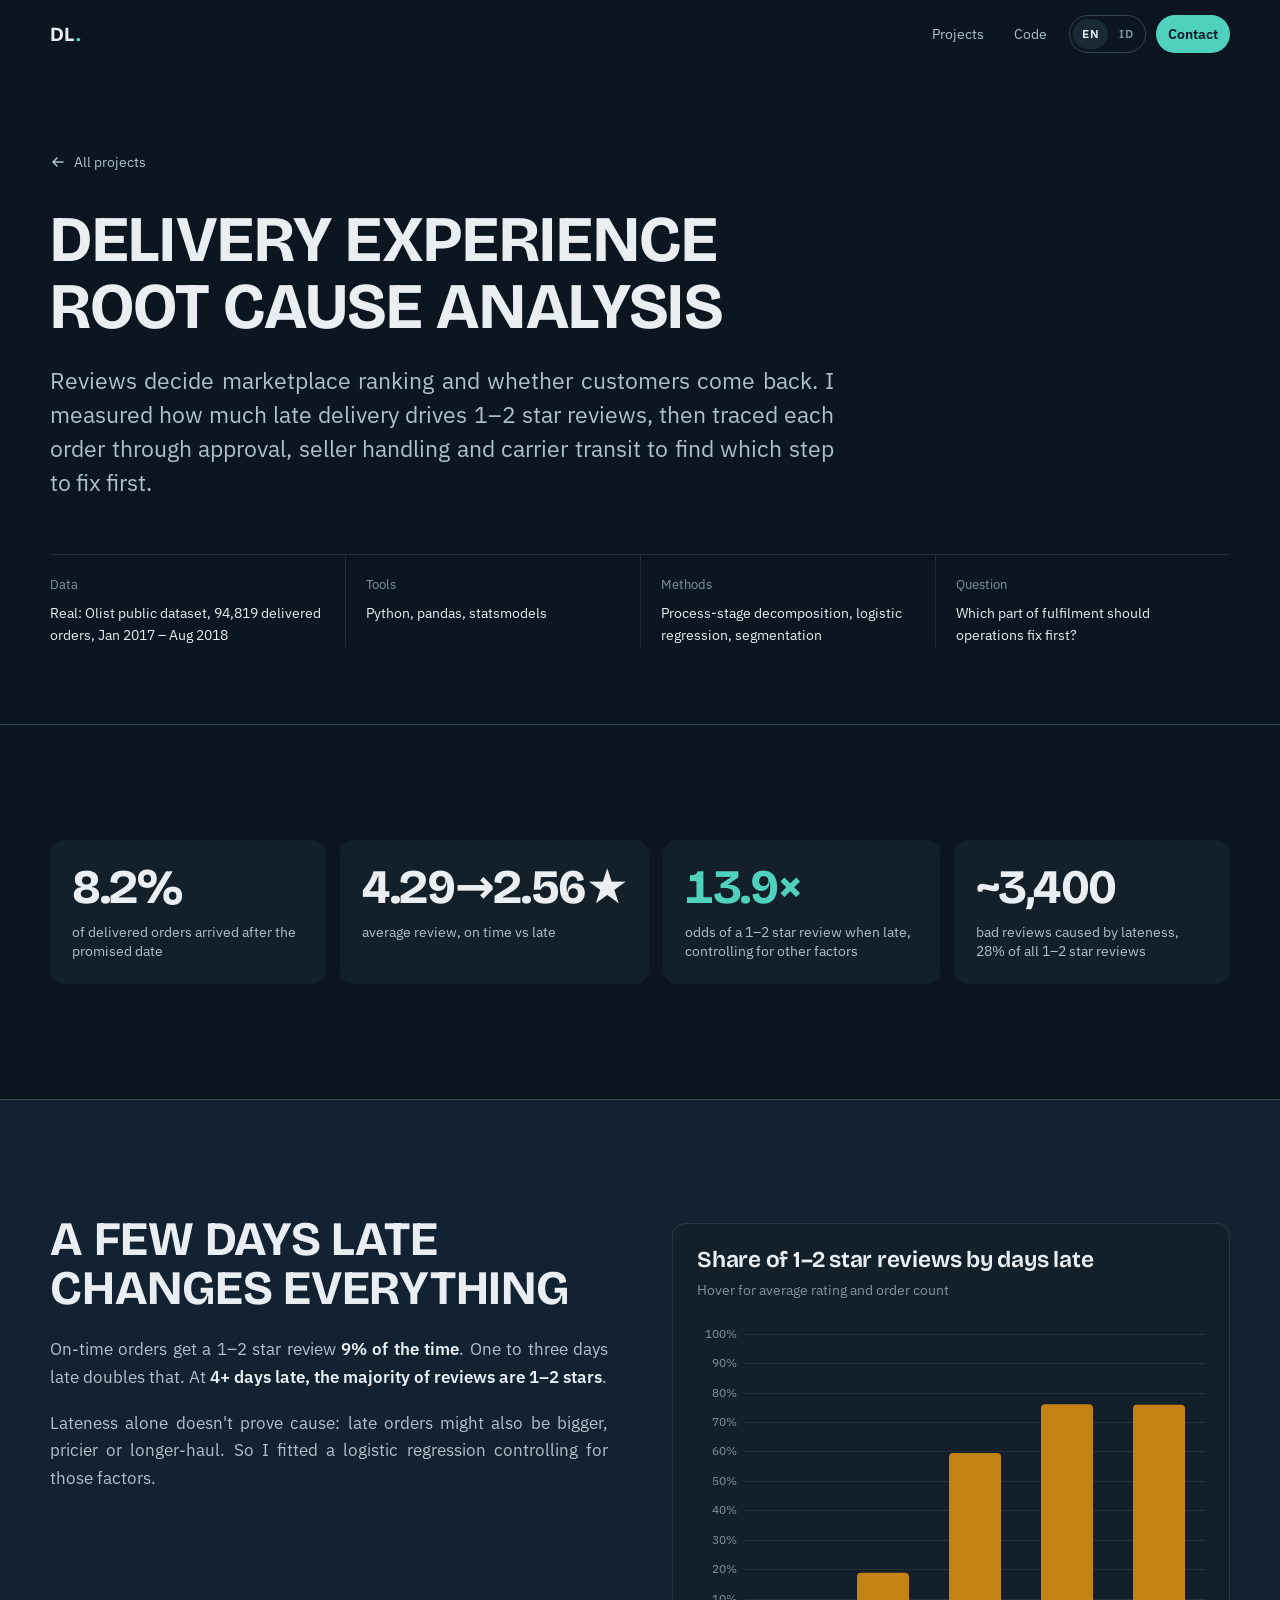
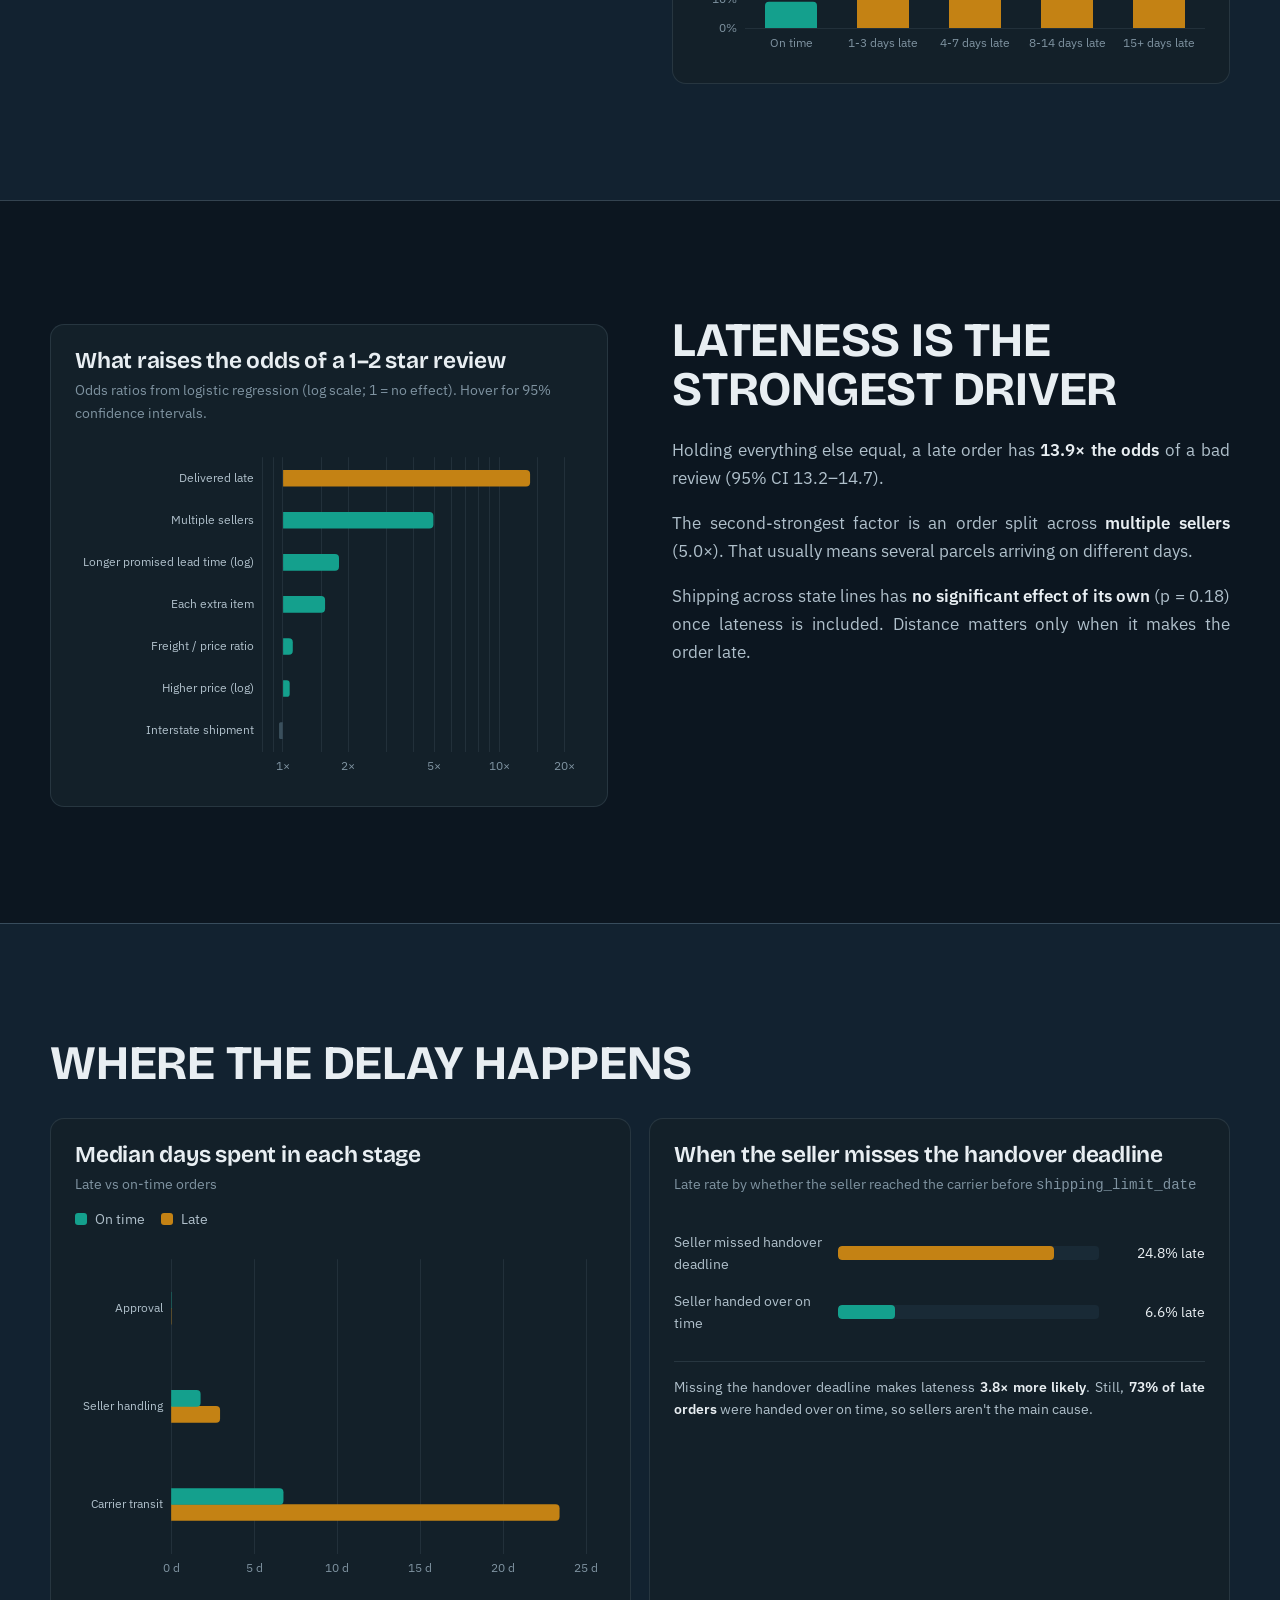
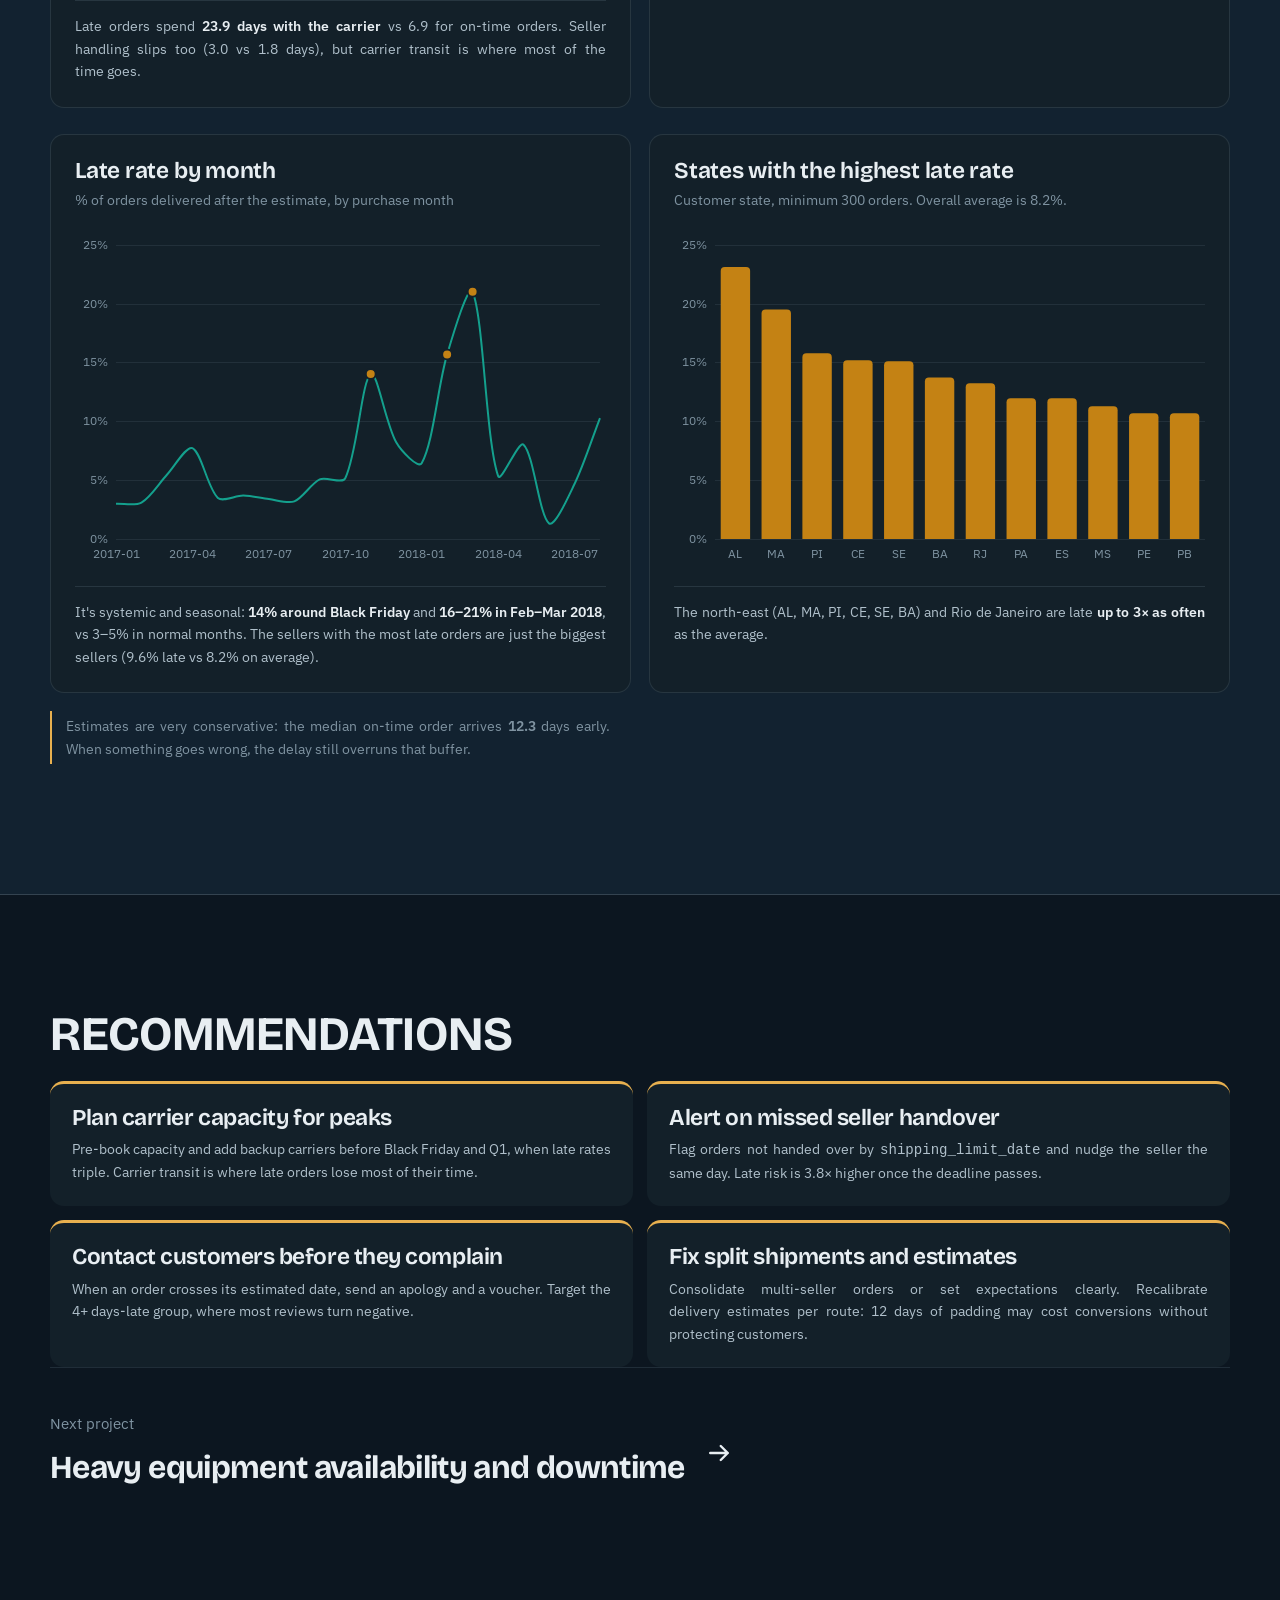
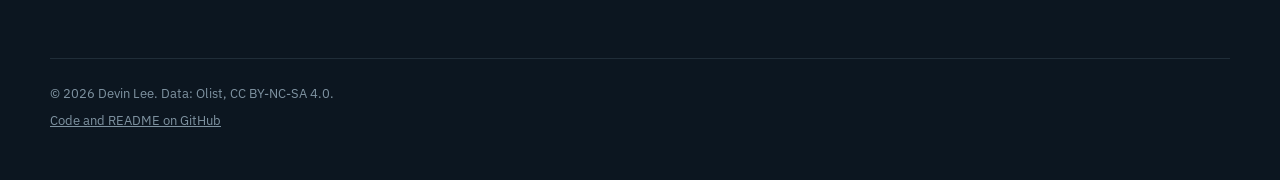
==== projects/delivery-experience-rca/index.html @ f7d73920 "Data analytics portfolio: website and four projects" ====
<!DOCTYPE html>

<html lang="en">
<head>
<meta charset="utf-8"/>
<meta content="width=device-width, initial-scale=1" name="viewport"/>
<title>Delivery Experience RCA | Devin Lee</title>
<meta content="Root cause analysis of 95k real deliveries: how much lateness drives bad reviews, and where in the fulfilment chain it comes from." name="description"/>
<meta content="#0c1620" name="theme-color"/>
<link href="../../assets/favicon.svg" rel="icon" type="image/svg+xml"/>
<link as="font" crossorigin="" href="../../assets/fonts/bricolage-grotesque.woff2" rel="preload" type="font/woff2"/>
<link href="../../assets/css/style.css" rel="stylesheet"/>
</head>
<body class="case">
<header class="nav">
<div class="wrap">
<a aria-label="Home" class="brand" href="../../">DL<span>.</span></a>
<button aria-controls="nav-links" aria-expanded="false" class="menu-btn">Menu</button>
<nav aria-label="Main" class="nav-links" id="nav-links">
<a data-id="Project" href="../../#projects">Projects</a>
<a data-id="Kode" href="https://github.com/devinlee14/devinlee14.github.io/tree/main/projects/delivery-experience-rca" rel="noopener" target="_blank">Code</a>
<button aria-label="Ganti bahasa ke Bahasa Indonesia" class="lang-toggle" type="button"><span class="on">EN</span><span>ID</span></button>
      <a class="cta" data-id="Kontak" href="../../#contact">Contact</a>
</nav>
</div>
</header>
<main>
<div class="case-hero">
<div class="wrap">
<a class="back" data-id='&lt;svg aria-hidden="true" fill="none" viewbox="0 0 16 16"&gt;&lt;path d="M3 8h10M9 4l4 4-4 4" stroke="currentColor" stroke-linecap="round" stroke-linejoin="round" stroke-width="1.6"&gt;&lt;/path&gt;&lt;/svg&gt;Semua project' href="../../#projects"><svg aria-hidden="true" fill="none" viewbox="0 0 16 16"><path d="M3 8h10M9 4l4 4-4 4" stroke="currentColor" stroke-linecap="round" stroke-linejoin="round" stroke-width="1.6"></path></svg>All projects</a>
<h1 class="fade-in" data-id="Root cause analysis pengalaman pengiriman">Delivery experience root cause analysis</h1>
<p class="lede fade-in" data-id="Review menentukan peringkat di marketplace dan apakah pelanggan akan kembali. Saya mengukur seberapa besar keterlambatan pengiriman memicu review bintang 1–2, lalu menelusuri setiap pesanan melalui tahap persetujuan, penanganan seller, dan pengiriman kurir untuk menemukan tahap mana yang perlu diperbaiki lebih dulu.">Reviews decide marketplace ranking and whether customers come back. I measured how much late delivery drives 1–2 star reviews, then traced each order through approval, seller handling and carrier transit to find which step to fix first.</p>
<dl class="facts fade-in">
<div><dt>Data</dt><dd data-id="Asli: dataset publik Olist, 94.819 pesanan terkirim, Jan 2017 – Agu 2018">Real: Olist public dataset, 94,819 delivered orders, Jan 2017 – Aug 2018</dd></div>
<div><dt>Tools</dt><dd>Python, pandas, statsmodels</dd></div>
<div><dt data-id="Metode">Methods</dt><dd data-id="Dekomposisi tahap proses, regresi logistik, segmentasi">Process-stage decomposition, logistic regression, segmentation</dd></div>
<div><dt data-id="Pertanyaan">Question</dt><dd data-id="Bagian fulfilment mana yang perlu diperbaiki operasional lebih dulu?">Which part of fulfilment should operations fix first?</dd></div>
</dl>
</div>
</div>
<section aria-label="Key numbers">
<div class="wrap">
<div class="kpis">
<div class="kpi reveal"><b class="num"><span id="k-late">8.2</span>%</b><span data-id="pesanan tiba setelah tanggal yang dijanjikan">of delivered orders arrived after the promised date</span></div>
<div class="kpi reveal"><b class="num"><span id="k-r1">4.29</span>→<span id="k-r2">2.56</span>★</b><span data-id="rata-rata review, tepat waktu vs terlambat">average review, on time vs late</span></div>
<div class="kpi accent reveal"><b class="num"><span id="k-or">13.9</span>×</b><span data-id="peluang review bintang 1–2 saat terlambat, setelah faktor lain dikontrol">odds of a 1–2 star review when late, controlling for other factors</span></div>
<div class="kpi reveal"><b class="num">~<span id="k-excess">3,400</span></b><span data-id='review buruk akibat keterlambatan, &lt;span id="k-share"&gt;28&lt;/span&gt;% dari semua review bintang 1–2'>bad reviews caused by lateness, <span id="k-share">28</span>% of all 1–2 star reviews</span></div>
</div>
</div>
</section>
<section aria-labelledby="impact">
<div class="wrap">
<div class="split">
<div class="prose reveal from-left">
<h2 data-id="Terlambat beberapa hari mengubah segalanya" id="impact">A few days late changes everything</h2>
<p data-id="Pesanan tepat waktu mendapat review bintang 1–2 hanya &lt;strong&gt;9% dari waktu&lt;/strong&gt;. Terlambat satu sampai tiga hari menggandakannya. Pada &lt;strong&gt;keterlambatan 4+ hari, mayoritas review adalah bintang 1–2&lt;/strong&gt;.">On-time orders get a 1–2 star review <strong>9% of the time</strong>. One to three days late doubles that. At <strong>4+ days late, the majority of reviews are 1–2 stars</strong>.</p>
<p data-id="Keterlambatan saja belum membuktikan sebab-akibat: pesanan yang terlambat bisa jadi lebih besar, lebih mahal, atau lebih jauh. Karena itu saya memakai regresi logistik yang mengontrol faktor-faktor tersebut.">Lateness alone doesn't prove cause: late orders might also be bigger, pricier or longer-haul. So I fitted a logistic regression controlling for those factors.</p>
</div>
<div class="chart-card reveal from-right">
<h3 data-id="Porsi review bintang 1–2 berdasarkan hari keterlambatan">Share of 1–2 star reviews by days late</h3>
<p class="sub" data-id="Arahkan kursor untuk melihat rata-rata rating dan jumlah pesanan">Hover for average rating and order count</p>
<div class="chart-box"><canvas id="c-impact"></canvas></div>
</div>
</div>
</div>
</section>
<section aria-labelledby="model">
<div class="wrap">
<div class="split">
<div class="chart-card reveal from-left">
<h3 data-id="Apa yang menaikkan peluang review bintang 1–2">What raises the odds of a 1–2 star review</h3>
<p class="sub" data-id="Odds ratio dari regresi logistik (skala log; 1 = tidak berpengaruh). Arahkan kursor untuk melihat interval kepercayaan 95%.">Odds ratios from logistic regression (log scale; 1 = no effect). Hover for 95% confidence intervals.</p>
<div class="chart-box"><canvas id="c-odds"></canvas></div>
</div>
<div class="prose reveal from-right">
<h2 data-id="Keterlambatan adalah faktor terkuat" id="model">Lateness is the strongest driver</h2>
<p data-id="Jika faktor lain sama, pesanan terlambat punya &lt;strong&gt;peluang 13,9&amp;times;&lt;/strong&gt; mendapat review buruk (CI 95% 13,2–14,7).">Holding everything else equal, a late order has <strong>13.9× the odds</strong> of a bad review (95% CI 13.2–14.7).</p>
<p data-id="Faktor terkuat kedua adalah pesanan yang terbagi ke &lt;strong&gt;beberapa seller&lt;/strong&gt; (5,0&amp;times;). Biasanya itu berarti beberapa paket datang di hari yang berbeda.">The second-strongest factor is an order split across <strong>multiple sellers</strong> (5.0×). That usually means several parcels arriving on different days.</p>
<p data-id="Pengiriman antarnegara bagian &lt;strong&gt;tidak berpengaruh signifikan dengan sendirinya&lt;/strong&gt; (p = 0,18) setelah keterlambatan diperhitungkan. Jarak baru berpengaruh jika membuat pesanan terlambat.">Shipping across state lines has <strong>no significant effect of its own</strong> (p = 0.18) once lateness is included. Distance matters only when it makes the order late.</p>
</div>
</div>
</div>
</section>
<section aria-labelledby="where">
<div class="wrap">
<h2 class="reveal" data-id="Di mana keterlambatan terjadi" id="where">Where the delay happens</h2>
<div class="grid-2">
<div class="chart-card reveal">
<h3 data-id="Median hari di setiap tahap">Median days spent in each stage</h3>
<p class="sub" data-id="Pesanan terlambat vs tepat waktu">Late vs on-time orders</p>
<div class="legend"><span data-id='&lt;i style="background:var(--c1)"&gt;&lt;/i&gt;Tepat waktu'><i style="background:var(--c1)"></i>On time</span><span data-id='&lt;i style="background:var(--c2)"&gt;&lt;/i&gt;Terlambat'><i style="background:var(--c2)"></i>Late</span></div>
<div class="chart-box"><canvas id="c-stage"></canvas></div>
<p class="takeaway" data-id="Pesanan terlambat menghabiskan &lt;strong&gt;23,9 hari di kurir&lt;/strong&gt;, dibanding 6,9 hari untuk pesanan tepat waktu. Penanganan seller juga molor (3,0 vs 1,8 hari), tapi waktu paling banyak habis di pengiriman kurir.">Late orders spend <strong>23.9 days with the carrier</strong> vs 6.9 for on-time orders. Seller handling slips too (3.0 vs 1.8 days), but carrier transit is where most of the time goes.</p>
</div>
<div class="chart-card reveal">
<h3 data-id="Saat seller melewati tenggat serah terima">When the seller misses the handover deadline</h3>
<p class="sub" data-id="Tingkat keterlambatan berdasarkan apakah seller menyerahkan barang ke kurir sebelum &lt;code&gt;shipping_limit_date&lt;/code&gt;">Late rate by whether the seller reached the carrier before <code>shipping_limit_date</code></p>
<ul class="bars" id="c-handover" style="margin:34px 0 26px"></ul>
<p class="takeaway" data-id="Melewati tenggat serah terima membuat keterlambatan &lt;strong&gt;3,8&amp;times; lebih mungkin&lt;/strong&gt;. Meski begitu, &lt;strong&gt;73% pesanan terlambat&lt;/strong&gt; diserahkan tepat waktu, jadi seller bukan penyebab utamanya.">Missing the handover deadline makes lateness <strong>3.8× more likely</strong>. Still, <strong>73% of late orders</strong> were handed over on time, so sellers aren't the main cause.</p>
</div>
</div>
<div class="grid-2" style="margin-top:18px">
<div class="chart-card reveal">
<h3 data-id="Tingkat keterlambatan per bulan">Late rate by month</h3>
<p class="sub" data-id="% pesanan yang tiba setelah estimasi, berdasarkan bulan pembelian">% of orders delivered after the estimate, by purchase month</p>
<div class="chart-box"><canvas id="c-month"></canvas></div>
<p class="takeaway" data-id="Masalahnya sistemik dan musiman: &lt;strong&gt;14% sekitar Black Friday&lt;/strong&gt; dan &lt;strong&gt;16–21% pada Feb–Mar 2018&lt;/strong&gt;, dibanding 3–5% di bulan biasa. Seller dengan pesanan terlambat terbanyak hanyalah seller terbesar (9,6% terlambat vs rata-rata 8,2%).">It's systemic and seasonal: <strong>14% around Black Friday</strong> and <strong>16–21% in Feb–Mar 2018</strong>, vs 3–5% in normal months. The sellers with the most late orders are just the biggest sellers (9.6% late vs 8.2% on average).</p>
</div>
<div class="chart-card reveal">
<h3 data-id="Negara bagian dengan tingkat keterlambatan tertinggi">States with the highest late rate</h3>
<p class="sub" data-id="Negara bagian pelanggan, minimal 300 pesanan. Rata-rata keseluruhan 8,2%.">Customer state, minimum 300 orders. Overall average is 8.2%.</p>
<div class="chart-box"><canvas id="c-state"></canvas></div>
<p class="takeaway" data-id="Wilayah timur laut (AL, MA, PI, CE, SE, BA) dan Rio de Janeiro terlambat &lt;strong&gt;hingga 3&amp;times; lebih sering&lt;/strong&gt; dari rata-rata.">The north-east (AL, MA, PI, CE, SE, BA) and Rio de Janeiro are late <strong>up to 3× as often</strong> as the average.</p>
</div>
</div>
<p class="note reveal" data-id='Estimasinya sangat longgar: median pesanan tepat waktu tiba &lt;strong id="k-early"&gt;12.3&lt;/strong&gt; hari lebih awal. Saat ada masalah, keterlambatannya tetap melampaui cadangan waktu itu.'>Estimates are very conservative: the median on-time order arrives <strong id="k-early">12.3</strong> days early. When something goes wrong, the delay still overruns that buffer.</p>
</div>
</section>
<section aria-labelledby="recs">
<div class="wrap">
<h2 class="reveal" data-id="Rekomendasi" id="recs">Recommendations</h2>
<ul class="recs">
<li class="reveal"><h3 data-id="Rencanakan kapasitas kurir untuk masa puncak">Plan carrier capacity for peaks</h3><p data-id="Pesan kapasitas lebih awal dan siapkan kurir cadangan sebelum Black Friday dan Q1, saat tingkat keterlambatan naik tiga kali lipat. Waktu pesanan terlambat paling banyak hilang di pengiriman kurir.">Pre-book capacity and add backup carriers before Black Friday and Q1, when late rates triple. Carrier transit is where late orders lose most of their time.</p></li>
<li class="reveal"><h3 data-id="Peringatan saat seller melewati serah terima">Alert on missed seller handover</h3><p data-id="Tandai pesanan yang belum diserahkan sebelum &lt;code&gt;shipping_limit_date&lt;/code&gt; dan ingatkan seller di hari yang sama. Risiko terlambat 3,8&amp;times; lebih tinggi setelah tenggat lewat.">Flag orders not handed over by <code>shipping_limit_date</code> and nudge the seller the same day. Late risk is 3.8× higher once the deadline passes.</p></li>
<li class="reveal"><h3 data-id="Hubungi pelanggan sebelum mereka komplain">Contact customers before they complain</h3><p data-id="Saat pesanan melewati tanggal estimasi, kirim permintaan maaf dan voucher. Sasar kelompok yang terlambat 4+ hari, tempat sebagian besar review berubah negatif.">When an order crosses its estimated date, send an apology and a voucher. Target the 4+ days-late group, where most reviews turn negative.</p></li>
<li class="reveal"><h3 data-id="Perbaiki pengiriman terpisah dan estimasi">Fix split shipments and estimates</h3><p data-id="Gabungkan pesanan dari beberapa seller atau sampaikan ekspektasi dengan jelas. Kalibrasi ulang estimasi pengiriman per rute: cadangan 12 hari bisa mengurangi konversi tanpa benar-benar melindungi pelanggan.">Consolidate multi-seller orders or set expectations clearly. Recalibrate delivery estimates per route: 12 days of padding may cost conversions without protecting customers.</p></li>
</ul>
<a class="next-case reveal" href="../equipment-utilization-rca/">
<div><small data-id="Project berikutnya">Next project</small><strong data-id="Ketersediaan dan downtime alat berat">Heavy equipment availability and downtime</strong></div>
<svg aria-hidden="true" fill="none" viewbox="0 0 16 16"><path d="M3 8h10M9 4l4 4-4 4" stroke="currentColor" stroke-linecap="round" stroke-linejoin="round" stroke-width="1.4"></path></svg>
</a>
</div>
</section>
</main>
<footer><div class="wrap"><span data-id="&amp;copy; 2026 Devin Lee. Data: Olist, CC BY-NC-SA 4.0.">© 2026 Devin Lee. Data: Olist, CC BY-NC-SA 4.0.</span><a data-id="Kode dan README di GitHub" href="https://github.com/devinlee14/devinlee14.github.io/tree/main/projects/delivery-experience-rca" rel="noopener" target="_blank">Code and README on GitHub</a></div></footer>
<script src="../../assets/vendor/lenis.min.js"></script>
<script src="../../assets/vendor/chart.umd.min.js"></script>
<script src="../../assets/js/main.js"></script>
<script>
(async () => {
  const { c, fmt, load, whenVisible } = Viz;
  const d = await load("../../assets/data/delivery.json");
  const k = d.kpi;
  const set = (id, v) => (document.getElementById(id).textContent = v);
  set("k-late", k.late_rate); set("k-r1", k.avg_review_ontime.toFixed(2)); set("k-r2", k.avg_review_late.toFixed(2));
  set("k-or", k.late_odds_ratio.toFixed(1)); set("k-excess", fmt(Math.round(k.excess_bad_reviews / 100) * 100));
  set("k-share", Math.round(k.share_bad_from_late)); set("k-early", k.median_early_days);

  whenVisible(document.getElementById("c-impact"), () => new Chart("c-impact", {
    type: "bar",
    data: { labels: d.impact.map(r => r.late_bucket), datasets: [{ data: d.impact.map(r => r.bad_review_pct),
      backgroundColor: d.impact.map((_, i) => (i === 0 ? c.teal : c.amber)), maxBarThickness: 52 }] },
    options: { scales: { x: { grid: { display: false } }, y: { max: 100, ticks: { callback: v => v + "%" } } },
      plugins: { tooltip: { callbacks: { label: i => ` ${i.raw}% are 1–2 stars`,
        afterLabel: i => [` average ${d.impact[i.dataIndex].avg_review}★`, ` ${fmt(d.impact[i.dataIndex].orders)} orders`] } } } },
  }));

  const names = { late: "Delivered late", multi_seller: "Multiple sellers", log_promised: "Longer promised lead time (log)", n_items: "Each extra item", freight_ratio: "Freight / price ratio", log_price: "Higher price (log)", interstate: "Interstate shipment" };
  const od = d.odds;
  whenVisible(document.getElementById("c-odds"), () => new Chart("c-odds", {
    type: "bar",
    data: { labels: od.map(o => names[o.factor] || o.factor), datasets: [{ data: od.map(o => o.odds_ratio), base: 1,
      backgroundColor: od.map(o => (o.p_value > 0.05 ? "#3a4f5c" : o.factor === "late" ? c.amber : c.teal)), barThickness: 16 }] },
    options: { indexAxis: "y", scales: { x: { type: "logarithmic", min: 0.8, max: 20, ticks: { autoSkip: false, maxRotation: 0, callback: v => [1, 2, 5, 10, 20].includes(v) ? v + "×" : "" } }, y: { grid: { display: false }, ticks: { color: "#b0c0cb" } } },
      plugins: { tooltip: { callbacks: { label: i => ` odds ratio ${od[i.dataIndex].odds_ratio.toFixed(2)}×`,
        afterLabel: i => [` 95% CI ${od[i.dataIndex].ci_low.toFixed(2)}–${od[i.dataIndex].ci_high.toFixed(2)}`, od[i.dataIndex].p_value > 0.05 ? " not significant" : ` p ${od[i.dataIndex].p_value < 0.001 ? "< 0.001" : "= " + od[i.dataIndex].p_value}`] } } } },
  }));

  whenVisible(document.getElementById("c-stage"), () => new Chart("c-stage", {
    type: "bar",
    data: { labels: d.stage.labels, datasets: [
      { label: "On time", data: d.stage.on_time, backgroundColor: c.teal, barThickness: 16 },
      { label: "Late", data: d.stage.late, backgroundColor: c.amber, barThickness: 16 }] },
    options: { indexAxis: "y", interaction: { mode: "index", intersect: false },
      scales: { x: { ticks: { callback: v => v + " d" } }, y: { grid: { display: false }, ticks: { color: "#b0c0cb" } } },
      plugins: { tooltip: { callbacks: { label: i => ` ${i.dataset.label}: ${i.raw} days (median)` } } } },
  }));

  const ho = document.getElementById("c-handover");
  const rows = [["Seller missed handover deadline", k.late_if_missed_handover, c.amber], ["Seller handed over on time", k.late_if_handover_ok, c.teal]];
  ho.innerHTML = rows.map(([l, v, col]) => `<li><span>${l}</span><span class="track"><span class="fill" data-w="${v / 30 * 100}" style="background:${col}"></span></span><span class="val">${v}% late</span></li>`).join("");
  whenVisible(ho, () => ho.querySelectorAll(".fill").forEach(f => (f.style.width = f.dataset.w + "%")));

  const mo = d.monthly;
  whenVisible(document.getElementById("c-month"), () => new Chart("c-month", {
    type: "line",
    data: { labels: mo.month, datasets: [{ data: mo.late_rate, borderColor: c.teal, tension: 0.3,
      pointRadius: mo.late_rate.map(v => (v >= 14 ? 5 : 0)), pointBackgroundColor: c.amber, pointBorderColor: "#132029", pointBorderWidth: 2 }] },
    options: { interaction: { mode: "index", intersect: false }, scales: { x: { grid: { display: false }, ticks: { maxTicksLimit: 8 } }, y: { beginAtZero: true, ticks: { callback: v => v + "%" } } },
      plugins: { tooltip: { callbacks: { label: i => ` ${i.raw}% late`, afterLabel: i => ` ${fmt(mo.orders[i.dataIndex])} orders` } } } },
  }));

  const s = d.state;
  whenVisible(document.getElementById("c-state"), () => new Chart("c-state", {
    type: "bar",
    data: { labels: s.customer_state, datasets: [{ data: s.late_rate, backgroundColor: c.amber, maxBarThickness: 30 }] },
    options: { scales: { x: { grid: { display: false } }, y: { beginAtZero: true, ticks: { callback: v => v + "%" } } },
      plugins: { tooltip: { callbacks: { label: i => ` ${i.raw}% late`, afterLabel: i => [` ${fmt(s.orders[i.dataIndex])} orders`, ` avg ${s.avg_delivery_days[i.dataIndex].toFixed(1)} days to deliver`] } } } },
  }));
})();
</script>
</body>
</html>
---- assets/css/style.css ----
/* ==========================================================================
   Devin Yaung Lee — portfolio
   Palette: deep harbour blue-slate with a teal "validated" accent and an amber
   "flagged" accent, the two states every data check ends in.
   ========================================================================== */
/* Self-hosted fonts (SIL Open Font License) */
@font-face { font-family: "Bricolage Grotesque"; src: url("../fonts/bricolage-grotesque.woff2") format("woff2"); font-weight: 200 800; font-display: swap; }
@font-face { font-family: "IBM Plex Sans"; src: url("../fonts/ibm-plex-sans-400.woff2") format("woff2"); font-weight: 400; font-display: swap; }
@font-face { font-family: "IBM Plex Sans"; src: url("../fonts/ibm-plex-sans-500.woff2") format("woff2"); font-weight: 500; font-display: swap; }
@font-face { font-family: "IBM Plex Sans"; src: url("../fonts/ibm-plex-sans-600.woff2") format("woff2"); font-weight: 600; font-display: swap; }

:root {
  color-scheme: dark;
  --bg: #0c1620;
  --bg-2: #122230;
  --surface: #132029;
  --surface-2: #192a36;
  --line: rgba(168, 196, 214, 0.13);
  --line-strong: rgba(168, 196, 214, 0.26);
  --text: #e8eef2;
  --text-2: #b0c0cb;
  --muted: #7f93a1;
  --teal: #4fd1bc;          /* UI accent (text-safe) */
  --amber: #e8b04f;         /* flagged / attention */
  /* chart palette — validated for the dark surface (CVD-safe) */
  --c1: #14a08d;
  --c2: #c48214;
  --c3: #5e80da;
  --c4: #d05e82;

  --font-display: "Bricolage Grotesque", "IBM Plex Sans", system-ui, sans-serif;
  --font-body: "IBM Plex Sans", system-ui, -apple-system, "Segoe UI", sans-serif;

  --step--1: clamp(0.83rem, 0.8rem + 0.1vw, 0.9rem);
  --step-0: clamp(1rem, 0.96rem + 0.2vw, 1.09rem);
  --step-1: clamp(1.2rem, 1.1rem + 0.45vw, 1.42rem);
  --step-2: clamp(1.5rem, 1.3rem + 0.9vw, 2rem);
  --step-3: clamp(2rem, 1.6rem + 1.8vw, 3rem);
  --step-4: clamp(2.6rem, 1.9rem + 3.4vw, 4.9rem);

  --gutter: clamp(16px, 4vw, 48px);
  --max: 1180px;
  --ease: cubic-bezier(0.22, 1, 0.36, 1);
  --radius-s: 6px;
  --radius-m: 14px;
}

*, *::before, *::after { box-sizing: border-box; }
html { -webkit-text-size-adjust: 100%; }
html.lenis, html.lenis body { height: auto; }
.lenis.lenis-smooth { scroll-behavior: auto !important; }
body {
  margin: 0;
  background: var(--bg);
  color: var(--text);
  font-family: var(--font-body);
  font-size: var(--step-0);
  line-height: 1.6;
  -webkit-font-smoothing: antialiased;
  text-rendering: optimizeLegibility;
  overflow-x: hidden;
}
img, svg, canvas { display: block; max-width: 100%; }
a { color: inherit; }
p { margin: 0 0 1em; max-width: 68ch; }
h1, h2, h3, h4 { font-family: var(--font-display); font-weight: 700; line-height: 1.08; margin: 0; letter-spacing: -0.02em; text-wrap: balance; }
h1, h2 { text-transform: uppercase; letter-spacing: -0.005em; line-height: 1.02; }
::selection { background: rgba(79, 209, 188, 0.3); }
:focus-visible { outline: 2px solid var(--teal); outline-offset: 3px; border-radius: 4px; }
.skip { position: absolute; left: -9999px; }
.skip:focus { left: 16px; top: 16px; z-index: 100; background: var(--surface); padding: 8px 14px; }

.wrap { width: min(100% - 2 * var(--gutter), var(--max)); margin-inline: auto; }
.num { font-variant-numeric: tabular-nums; }

/* ----------------------------------------------------------------- nav */
.nav {
  position: fixed; inset: 0 0 auto 0; z-index: 50;
  transition: background 0.4s var(--ease), border-color 0.4s var(--ease), transform 0.5s var(--ease);
  border-bottom: 1px solid transparent;
}
.nav.scrolled { background: rgba(12, 22, 32, 0.78); backdrop-filter: blur(14px); -webkit-backdrop-filter: blur(14px); border-color: var(--line); }
.nav.hide { transform: translateY(-100%); }
.nav .wrap { display: flex; align-items: center; justify-content: space-between; height: 68px; }
.brand { font-family: var(--font-display); font-weight: 700; font-size: 1.08rem; text-decoration: none; letter-spacing: -0.01em; }
.brand span { color: var(--teal); }
.nav-links { display: flex; gap: 6px; align-items: center; }
.nav-links a {
  text-decoration: none; color: var(--text-2); font-size: var(--step--1);
  padding: 8px 12px; border-radius: 999px; transition: color 0.25s, background 0.25s;
}
.nav-links a:hover { color: var(--text); background: var(--surface); }
.nav-links .cta { color: var(--bg); background: var(--teal); font-weight: 600; }
.nav-links .cta:hover { background: #7fe3d2; color: var(--bg); }
.menu-btn { display: none; background: none; border: 1px solid var(--line-strong); color: var(--text); border-radius: 999px; padding: 7px 14px; font: inherit; font-size: var(--step--1); }

/* ----------------------------------------------------------------- hero */
.hero { position: relative; min-height: 100svh; display: grid; align-items: center; padding: 110px 0 60px; overflow: hidden; }
#data-canvas { position: absolute; inset: 0; width: 100%; height: 100%; }
.hero::after { /* soft vignette so text stays readable over the canvas */
  content: ""; position: absolute; inset: 0; pointer-events: none;
  background: linear-gradient(90deg, var(--bg) 0%, rgba(12, 22, 32, 0.88) 38%, rgba(12, 22, 32, 0.15) 75%, rgba(12, 22, 32, 0.4) 100%);
}
.hero .wrap { position: relative; z-index: 2; }
.status {
  display: inline-flex; align-items: center; gap: 10px; font-size: var(--step--1); color: var(--text-2);
  border: 1px solid var(--line-strong); border-radius: 999px; padding: 6px 14px 6px 10px; margin-bottom: 28px;
  background: rgba(19, 32, 41, 0.6);
}
.status i { width: 8px; height: 8px; border-radius: 50%; background: var(--teal); box-shadow: 0 0 0 0 rgba(79, 209, 188, 0.6); animation: pulse 2.4s infinite; }
@keyframes pulse { 70% { box-shadow: 0 0 0 9px rgba(79, 209, 188, 0); } 100% { box-shadow: 0 0 0 0 rgba(79, 209, 188, 0); } }
.hero h1 { font-size: var(--step-4); font-weight: 750; letter-spacing: -0.024em; }
.hero h1 .line { display: block; overflow: hidden; }
.hero h1 .line > span { display: block; transform: translateY(105%); transition: transform 1.1s var(--ease); }
.loaded .hero h1 .line > span { transform: none; }
.hero h1 .line:nth-child(2) > span { transition-delay: 0.12s; }
.hero h1 .line:nth-child(3) > span { transition-delay: 0.24s; }
.hero h1 .line:nth-child(4) > span { transition-delay: 0.36s; }
.hero .lede { margin-top: 26px; font-size: var(--step-1); color: var(--text-2); max-width: 44ch; line-height: 1.5; }
.hero-actions { display: flex; flex-wrap: wrap; gap: 12px; margin-top: 34px; }
.fade-in { opacity: 0; transform: translateY(14px); transition: opacity 0.9s var(--ease), transform 0.9s var(--ease); transition-delay: 0.45s; }
.loaded .fade-in { opacity: 1; transform: none; }
.hero-legend { position: absolute; right: var(--gutter); bottom: 34px; z-index: 2; display: flex; gap: 18px; font-size: 0.8rem; color: var(--muted); }
.hero-legend span { display: inline-flex; align-items: center; gap: 7px; }
.hero-legend i { width: 9px; height: 9px; border-radius: 50%; display: inline-block; }

.btn {
  display: inline-flex; align-items: center; gap: 10px; text-decoration: none; font-weight: 600; font-size: var(--step--1);
  padding: 13px 22px; border-radius: 999px; border: 1px solid var(--line-strong); color: var(--text);
  transition: transform 0.35s var(--ease), background 0.3s, border-color 0.3s, color 0.3s;
}
.btn:hover { transform: translateY(-2px); border-color: var(--teal); }
.btn.primary { background: var(--teal); color: var(--bg); border-color: var(--teal); }
.btn.primary:hover { background: #7fe3d2; }
.btn svg { width: 16px; height: 16px; transition: transform 0.35s var(--ease); }
.btn:hover svg { transform: translateX(3px); }

/* ------------------------------------------------------------- sections */
section { padding: clamp(64px, 8vw, 112px) 0; position: relative; }
.section-head { display: grid; gap: 14px; margin-bottom: clamp(40px, 6vw, 72px); max-width: 720px; }
.section-head h2 { font-size: var(--step-3); }
.section-head p { color: var(--text-2); font-size: var(--step-1); line-height: 1.5; margin: 0; }

/* reveal on scroll — slides in from the side the content sits on */
.reveal { opacity: 0; transform: translate3d(0, 28px, 0); transition: opacity 1s var(--ease), transform 1s var(--ease); }
.reveal.from-left { transform: translate3d(-48px, 0, 0); }
.reveal.from-right { transform: translate3d(48px, 0, 0); }
.reveal.in { opacity: 1; transform: none; }

/* --------------------------------------------------------------- impact */
.impact { padding-top: 40px; padding-bottom: 0; }
.impact-grid { display: grid; grid-template-columns: repeat(4, 1fr); border-top: 1px solid var(--line); }
.impact-item { padding: 30px 24px 8px 0; }
.impact-item + .impact-item { padding-left: 24px; border-left: 1px solid var(--line); }
.impact-item b { display: block; font-family: var(--font-display); font-size: var(--step-3); font-weight: 650; letter-spacing: -0.03em; line-height: 1; margin-bottom: 14px; color: var(--text); }
.impact-item p { color: var(--text-2); font-size: var(--step--1); margin: 0; }

/* ------------------------------------------------------------- projects */
.project {
  display: grid; grid-template-columns: 1.05fr 1fr; gap: clamp(28px, 5vw, 72px); align-items: center;
  padding: clamp(36px, 5vw, 64px) 0; border-top: 1px solid var(--line);
}
.project-meta { display: flex; flex-wrap: wrap; gap: 8px; margin-bottom: 18px; }
.chip { font-size: 0.78rem; color: var(--text-2); border: 1px solid var(--line-strong); padding: 4px 10px; border-radius: 999px; white-space: nowrap; }
.chip.real { color: var(--teal); border-color: rgba(79, 209, 188, 0.45); }
.chip.sim { color: var(--amber); border-color: rgba(232, 176, 79, 0.45); }
.project h3 { font-size: var(--step-2); margin-bottom: 14px; }
.project h3 a { text-decoration: none; background: linear-gradient(currentColor, currentColor) 0 100% / 0 2px no-repeat; transition: background-size 0.5s var(--ease); }
.project h3 a:hover { background-size: 100% 2px; }
.project .summary { color: var(--text-2); }
.result { display: flex; gap: 14px; align-items: baseline; margin: 22px 0 26px; padding: 16px 18px; border-radius: var(--radius-s); background: var(--surface); border-left: 3px solid var(--teal); }
.result b { font-family: var(--font-display); font-size: var(--step-2); letter-spacing: -0.03em; white-space: nowrap; color: var(--teal); }
.result span { color: var(--text-2); font-size: var(--step--1); line-height: 1.45; }
.project-links { display: flex; flex-wrap: wrap; gap: 10px; }
.project-visual {
  position: relative; border-radius: var(--radius-m); background: var(--surface); border: 1px solid var(--line);
  padding: 22px 22px 16px; min-height: 300px; display: flex; flex-direction: column;
  transition: border-color 0.4s, transform 0.6s var(--ease);
}
.project-visual:hover { border-color: var(--line-strong); }
.project-visual .viz-title { font-size: var(--step--1); color: var(--text-2); margin-bottom: 10px; display: flex; flex-wrap: wrap; gap: 4px 10px; }
.project-visual .viz-title span:last-child { color: var(--muted); }
.project-visual .chart-box { position: relative; flex: 1; min-height: 240px; }

/* ----------------------------------------------------------- experience */
.timeline { list-style: none; margin: 0; padding: 0; position: relative; }
.timeline::before { content: ""; position: absolute; left: 7px; top: 8px; bottom: 8px; width: 1px; background: var(--line-strong); }
.timeline li { position: relative; padding: 0 0 46px 44px; display: grid; grid-template-columns: 220px 1fr; gap: 8px 40px; }
.timeline li::before { content: ""; position: absolute; left: 0; top: 7px; width: 15px; height: 15px; border-radius: 50%; background: var(--bg); border: 2px solid var(--muted); }
.timeline li:first-child::before { border-color: var(--teal); background: var(--teal); }
.timeline .when { color: var(--muted); font-size: var(--step--1); padding-top: 3px; }
.timeline h3 { font-size: var(--step-1); font-weight: 650; letter-spacing: -0.01em; }
.timeline .org { color: var(--text-2); margin: 4px 0 12px; }
.timeline ul { margin: 0; padding-left: 18px; color: var(--text-2); font-size: var(--step--1); }
.timeline ul li { display: list-item; padding: 0 0 6px; }
.timeline ul li::before { display: none; }

/* --------------------------------------------------------------- skills */
.skills { display: grid; grid-template-columns: repeat(3, 1fr); gap: 0; border-top: 1px solid var(--line); }
.skill-group { padding: 28px 28px 28px 0; border-bottom: 1px solid var(--line); }
.skill-group:not(:nth-child(3n + 1)) { padding-left: 28px; border-left: 1px solid var(--line); }
.skill-group h3 { font-size: var(--step-1); font-weight: 650; margin-bottom: 14px; }
.skill-group ul { list-style: none; padding: 0; margin: 0; display: flex; flex-wrap: wrap; gap: 8px; }
.skill-group li { font-size: var(--step--1); color: var(--text-2); background: var(--surface); border-radius: var(--radius-s); padding: 5px 11px; }

/* -------------------------------------------------------------- contact */
.contact { padding-bottom: 60px; }
.contact-inner { border-top: 1px solid var(--line); padding-top: clamp(60px, 8vw, 110px); }
.contact h2 { font-size: var(--step-4); max-width: 14ch; letter-spacing: -0.024em; }
.contact p { color: var(--text-2); font-size: var(--step-1); margin: 22px 0 34px; }
.mail {
  font-family: var(--font-display); font-size: var(--step-2); text-decoration: none; color: var(--teal);
  background: linear-gradient(var(--teal), var(--teal)) 0 100% / 100% 2px no-repeat; padding-bottom: 4px;
  transition: background-size 0.5s var(--ease); word-break: break-all;
}
.mail:hover { background-size: 0 2px; background-position: 100% 100%; }
.socials { display: flex; flex-wrap: wrap; gap: 10px; margin-top: 40px; }
footer { color: var(--muted); font-size: 0.82rem; padding: 40px 0 50px; }
footer .wrap { display: flex; flex-direction: column; align-items: flex-start; gap: 6px; border-top: 1px solid var(--line); padding-top: 24px; }

/* ===================================================== case study pages */
.case-hero { padding: 150px 0 60px; }
.back { display: inline-flex; gap: 8px; align-items: center; color: var(--text-2); text-decoration: none; font-size: var(--step--1); margin-bottom: 34px; }
.back:hover { color: var(--teal); }
.back svg { width: 16px; transform: rotate(180deg); }
.case-hero h1 { font-size: clamp(2.3rem, 1.5rem + 3.2vw, 4.3rem); max-width: 20ch; }
.case-hero .lede { color: var(--text-2); font-size: var(--step-1); max-width: 56ch; margin-top: 24px; line-height: 1.5; }
.facts { display: grid; grid-template-columns: repeat(4, 1fr); margin-top: 54px; border-top: 1px solid var(--line); }
.facts div { padding: 20px 20px 0 0; }
.facts div + div { padding-left: 20px; border-left: 1px solid var(--line); }
.facts dt { color: var(--muted); font-size: 0.8rem; margin-bottom: 6px; }
.facts dd { margin: 0; font-size: var(--step--1); color: var(--text); }

.kpis { display: grid; grid-template-columns: repeat(4, 1fr); gap: 14px; }
.kpi { background: var(--surface); border-radius: var(--radius-m); padding: 22px; }
.kpi b { display: block; font-family: var(--font-display); font-size: var(--step-3); letter-spacing: -0.03em; line-height: 1.05; margin-bottom: 10px; }
.kpi > span { color: var(--text-2); font-size: var(--step--1); line-height: 1.4; display: block; }
.kpi.accent b { color: var(--teal); }

.case section { padding: clamp(56px, 7vw, 96px) 0; }
.case h2 { font-size: var(--step-3); margin-bottom: 22px; max-width: 22ch; }
.case .prose p, .case .prose li { color: var(--text-2); }
.case .prose strong { color: var(--text); font-weight: 600; }
.split { display: grid; grid-template-columns: 1fr 1fr; gap: clamp(28px, 5vw, 64px); align-items: start; }

.steps { list-style: none; padding: 0; margin: 0; counter-reset: s; display: grid; gap: 0; }
.steps li { counter-increment: s; display: grid; grid-template-columns: 56px 1fr; gap: 18px; padding: 22px 0; border-top: 1px solid var(--line); }
.steps li::before { content: counter(s); font-family: var(--font-display); font-size: var(--step-2); color: var(--teal); line-height: 1; font-weight: 600; }
.steps h3 { font-size: var(--step-1); font-weight: 650; margin-bottom: 6px; }
.steps p { color: var(--text-2); margin: 0; font-size: var(--step--1); }
.steps code, .prose code { font-size: 0.86em; background: var(--surface-2); padding: 1px 6px; border-radius: 4px; color: var(--text); }

.chart-card { background: var(--surface); border: 1px solid var(--line); border-radius: var(--radius-m); padding: 24px; margin-top: 8px; }
.chart-card h3 { font-size: var(--step-1); font-weight: 650; letter-spacing: -0.01em; }
.chart-card .sub { color: var(--muted); font-size: var(--step--1); margin: 6px 0 18px; }
.chart-card .chart-box { position: relative; height: 340px; }
.chart-card .chart-box.tall { height: 420px; }
.chart-card .takeaway { margin: 16px 0 0; padding-top: 14px; border-top: 1px solid var(--line); color: var(--text-2); font-size: var(--step--1); }
.chart-card .takeaway strong { color: var(--text); font-weight: 600; }
.legend { display: flex; flex-wrap: wrap; gap: 16px; font-size: var(--step--1); color: var(--text-2); margin: -6px 0 14px; }
.legend span { display: inline-flex; gap: 8px; align-items: center; }
.legend i { width: 12px; height: 12px; border-radius: 3px; display: inline-block; }
.grid-2 { display: grid; grid-template-columns: 1fr 1fr; gap: 18px; }
.findings { display: grid; gap: 18px; }

.table-wrap { overflow-x: auto; -webkit-overflow-scrolling: touch; }
table.data { width: 100%; border-collapse: collapse; font-size: var(--step--1); font-variant-numeric: tabular-nums; }
table.data th, table.data td { text-align: left; padding: 10px 12px; border-bottom: 1px solid var(--line); vertical-align: top; }
table.data th { color: var(--muted); font-weight: 500; }
table.data td { color: var(--text-2); }
table.data td:first-child { white-space: nowrap; }
table.data td.r, table.data th.r { text-align: right; }

.heat td { text-align: center; color: var(--text); padding: 9px 6px; border: 2px solid var(--surface); border-radius: 4px; cursor: default; transition: outline-color 0.2s; }
.heat td:hover { outline: 2px solid var(--text); outline-offset: -2px; }
.heat th { text-align: center; }
.heat th:first-child, .heat td:first-child { text-align: left; }

.recs { list-style: none; padding: 0; margin: 0; display: grid; grid-template-columns: 1fr 1fr; gap: 14px; }
.recs li { background: var(--surface); border-radius: var(--radius-m); padding: 22px; border-top: 3px solid var(--amber); }
.recs h3 { font-size: var(--step-1); font-weight: 650; margin-bottom: 8px; }
.recs p { color: var(--text-2); font-size: var(--step--1); margin: 0; }
.note { font-size: var(--step--1); color: var(--muted); border-left: 2px solid var(--amber); padding: 4px 0 4px 14px; margin-top: 18px; max-width: 70ch; }

.next-case { display: flex; align-items: center; gap: 20px; border-top: 1px solid var(--line); padding: 44px 0 10px; text-decoration: none; }
.next-case small { color: var(--muted); display: block; margin-bottom: 6px; }
.next-case strong { font-family: var(--font-display); font-size: var(--step-2); letter-spacing: -0.02em; transition: color 0.3s; }
.next-case:hover strong { color: var(--teal); }
.next-case svg { width: 28px; flex: none; transition: transform 0.4s var(--ease); }
.next-case:hover svg { transform: translateX(6px); }

.chart-tip { position: absolute; pointer-events: none; background: var(--surface-2); border: 1px solid var(--line-strong); border-radius: 8px; padding: 8px 10px; font-size: 0.8rem; color: var(--text); opacity: 0; transition: opacity 0.15s; z-index: 5; white-space: nowrap; }

/* ----------------------------------------------------------- responsive */
@media (max-width: 960px) {
  .impact-grid { grid-template-columns: 1fr 1fr; }
  .impact-item:nth-child(3) { padding-left: 0; border-left: 0; }
  .project { grid-template-columns: 1fr; }
  .skills { grid-template-columns: 1fr 1fr; }
  .skill-group:not(:nth-child(3n + 1)) { padding-left: 0; border-left: 0; }
  .skill-group:nth-child(even) { padding-left: 24px; border-left: 1px solid var(--line); }
  .timeline li { grid-template-columns: 1fr; }
  .kpis { grid-template-columns: 1fr 1fr; }
  .split, .grid-2, .recs { grid-template-columns: 1fr; }
  .facts { grid-template-columns: 1fr 1fr; }
  .facts div:nth-child(3) { padding-left: 0; border-left: 0; }
  .hero::after { background: linear-gradient(180deg, rgba(12, 22, 32, 0.55) 0%, rgba(12, 22, 32, 0.9) 60%, var(--bg) 100%); }
}
@media (max-width: 720px) {
  .menu-btn { display: inline-block; }
  .nav-links { position: fixed; top: 68px; left: 0; right: 0; flex-direction: column; align-items: stretch; gap: 0;
    background: rgba(12, 22, 32, 0.97); border-bottom: 1px solid var(--line); padding: 10px var(--gutter) 20px;
    transform: translateY(-8px); opacity: 0; pointer-events: none; transition: opacity 0.3s, transform 0.4s var(--ease); }
  .nav-links.open { opacity: 1; transform: none; pointer-events: auto; }
  .nav-links a { padding: 14px 4px; border-radius: 0; border-bottom: 1px solid var(--line); }
  .nav-links .cta { margin-top: 14px; text-align: center; border-radius: 999px; border: 0; }
  .nav.scrolled, .nav.menu-open { background: rgba(12, 22, 32, 0.97); }
  .skills { grid-template-columns: 1fr; }
  .skill-group:nth-child(even) { padding-left: 0; border-left: 0; }
  .hero-legend { display: none; }
  .result { flex-direction: column; gap: 4px; }
  .project-visual { padding: 16px 14px 12px; min-height: 260px; }
  .chart-card { padding: 18px 14px; }
  .chart-card .chart-box { height: 300px; }
  .kpis { grid-template-columns: 1fr; }
}
@media (max-width: 520px) {
  .impact-grid { grid-template-columns: 1fr; }
  .impact-item + .impact-item { padding-left: 0; border-left: 0; border-top: 1px solid var(--line); }
  .facts { grid-template-columns: 1fr; }
  .facts div + div { padding-left: 0; border-left: 0; }
}
@media (prefers-reduced-motion: reduce) {
  *, *::before, *::after { animation: none !important; transition-duration: 0.01ms !important; transition-delay: 0s !important; }
  .reveal, .fade-in, .hero h1 .line > span { opacity: 1 !important; transform: none !important; }
}

/* horizontal "share" bars rendered in HTML (readable counts for tiny categories) */
.bars { list-style: none; margin: 0; padding: 0; display: grid; gap: 14px; }
.bars li { display: grid; grid-template-columns: minmax(150px, 1.1fr) 2fr auto; gap: 14px; align-items: center; font-size: var(--step--1); color: var(--text-2); }
.bars .track { height: 14px; border-radius: 4px; background: var(--surface-2); overflow: hidden; }
.bars .fill { height: 100%; border-radius: 4px; min-width: 3px; width: 0; transition: width 1.2s var(--ease); }
.bars .val { font-variant-numeric: tabular-nums; color: var(--text); min-width: 92px; text-align: right; }
@media (max-width: 520px) { .bars li { grid-template-columns: 1fr auto; } .bars .track { grid-column: 1 / -1; grid-row: 2; } }

/* code excerpt */
pre.code { margin: 0; background: #0f1a23; border: 1px solid var(--line); border-radius: var(--radius-m); padding: 20px 22px; overflow-x: auto; font-size: 0.82rem; line-height: 1.65; color: #c9d6de; tab-size: 4; }
pre.code code { font-family: ui-monospace, "SF Mono", Menlo, Consolas, monospace; }
pre.code .k { color: #7fb8f0; } pre.code .f { color: #4fd1bc; } pre.code .c { color: #6f8494; font-style: italic; } pre.code .s { color: #e8b04f; }
.code-head { display: flex; flex-wrap: wrap; gap: 12px; align-items: baseline; margin-bottom: 10px; color: var(--muted); font-size: var(--step--1); }
.code-head a { color: var(--teal); text-decoration: none; }
.bars .track, .bars .fill { display: block; }
.split > *, .grid-2 > *, .project > * { min-width: 0; }
html { overflow-x: clip; }

/* ---------------------------------------------------- profile hero (v2) */
.hero { min-height: 0; padding: 112px 0 0; align-items: end; border-bottom: 1px solid var(--line); }
.hero::after { background: linear-gradient(90deg, var(--bg) 0%, rgba(12, 22, 32, 0.92) 34%, rgba(12, 22, 32, 0.25) 62%, rgba(12, 22, 32, 0.1) 100%); }
.hero-grid { display: grid; grid-template-columns: minmax(0, 1.1fr) minmax(0, 0.9fr); gap: clamp(24px, 4vw, 64px); align-items: end; }
.hero-text { padding-bottom: clamp(48px, 7vw, 96px); }
.role { color: var(--teal); font-weight: 500; font-size: var(--step-0); margin: 0 0 18px; }
.hero h1 { font-size: clamp(3rem, 2rem + 5.2vw, 6.6rem); font-weight: 760; line-height: 0.94; letter-spacing: -0.01em; }
.hero .lede { margin-top: 26px; max-width: 52ch; font-size: var(--step-1); }
.profile-facts { display: grid; grid-template-columns: 1fr 1fr; gap: 18px 28px; margin: 32px 0 0; padding-top: 24px; border-top: 1px solid var(--line); max-width: 600px; }
.profile-facts dt { color: var(--muted); font-size: 0.8rem; margin-bottom: 4px; }
.profile-facts dd { margin: 0; font-size: var(--step--1); color: var(--text); line-height: 1.45; }
.portrait { position: relative; margin: 0; align-self: end; justify-self: center; width: min(100%, 560px); }
.portrait::before { /* soft teal halo so the cut-out sits in the scene */
  content: ""; position: absolute; left: 8%; right: 8%; top: 14%; bottom: 0; border-radius: 50% 50% 0 0;
  background: radial-gradient(ellipse at 50% 60%, rgba(20, 160, 141, 0.42), rgba(20, 160, 141, 0.08) 55%, transparent 72%);
  filter: blur(6px); z-index: -1;
}
.portrait img { width: 100%; height: auto; display: block;
  -webkit-mask-image: linear-gradient(180deg, #000 82%, transparent 100%); mask-image: linear-gradient(180deg, #000 82%, transparent 100%); }
.hero-grid { isolation: isolate; }
.impact { padding-top: clamp(64px, 8vw, 112px); padding-bottom: 0; }
@media (max-width: 960px) {
  .hero { padding-top: 96px; }
  .hero-grid { grid-template-columns: 1fr; }
  .portrait { order: -1; width: min(78%, 360px); justify-self: start; }
  .hero-text { padding-bottom: 56px; }
}
@media (max-width: 520px) {
  .profile-facts { grid-template-columns: 1fr; gap: 14px; }
}

/* ---------------------------------------------------- v3 */
.brand { font-size: 1.25rem; letter-spacing: 0.02em; }
.hero h1 { font-size: clamp(3.2rem, 2rem + 6vw, 7.4rem); }
/* running descriptions are justified */
.hero .lede, .project .summary, .timeline ul li, .impact-item p, .section-head p, .contact p,
.case .prose p, .case-hero .lede, .chart-card .takeaway, .recs p, .steps p, .note, .result span {
  text-align: justify; hyphens: auto; -webkit-hyphens: auto; text-wrap: pretty;
}
.timeline ul { font-size: 0.95rem; }
.timeline ul li { padding-bottom: 8px; max-width: 78ch; }
.contact-list { display: grid; grid-template-columns: repeat(2, minmax(0, max-content)); gap: 20px 56px; }
.contact-item { display: grid; gap: 6px; }
.contact-item .label { color: var(--muted); font-size: var(--step--1); }
@media (max-width: 720px) { .contact-list { grid-template-columns: 1fr; } }

/* v4: centred achievement figures, portrait nudged right */
.impact-item b { text-align: center; }
.impact-item { padding-right: 24px; }
@media (min-width: 961px) { .portrait { justify-self: end; margin-right: -24px; } }

/* v5: clear separation between home sections */
main > section:not(.hero) { border-top: 1px solid var(--line-strong); padding-block: clamp(72px, 9vw, 120px); }
main > section:not(.hero):nth-of-type(even) { background: var(--bg-2); }
main > section:not(.hero) .section-head h2::before,
.contact h2::before {
  content: ""; display: block; width: 56px; height: 4px; border-radius: 2px; background: var(--teal); margin-bottom: 22px;
}
.contact-inner { border-top: 0; padding-top: 0; }

/* v6: language switch */
.lang-toggle { display: inline-flex; gap: 2px; padding: 3px; margin: 0 4px; border-radius: 999px; border: 1px solid var(--line-strong); background: transparent; cursor: pointer; font: inherit; }
.lang-toggle span { font-size: 0.75rem; font-weight: 600; letter-spacing: 0.04em; padding: 5px 9px; border-radius: 999px; color: var(--muted); transition: background 0.3s, color 0.3s; }
.lang-toggle span.on { background: var(--surface-2); color: var(--text); }
.lang-toggle:hover span:not(.on) { color: var(--text); }
@media (max-width: 720px) { .lang-toggle { align-self: flex-start; margin: 14px 0 0; } }
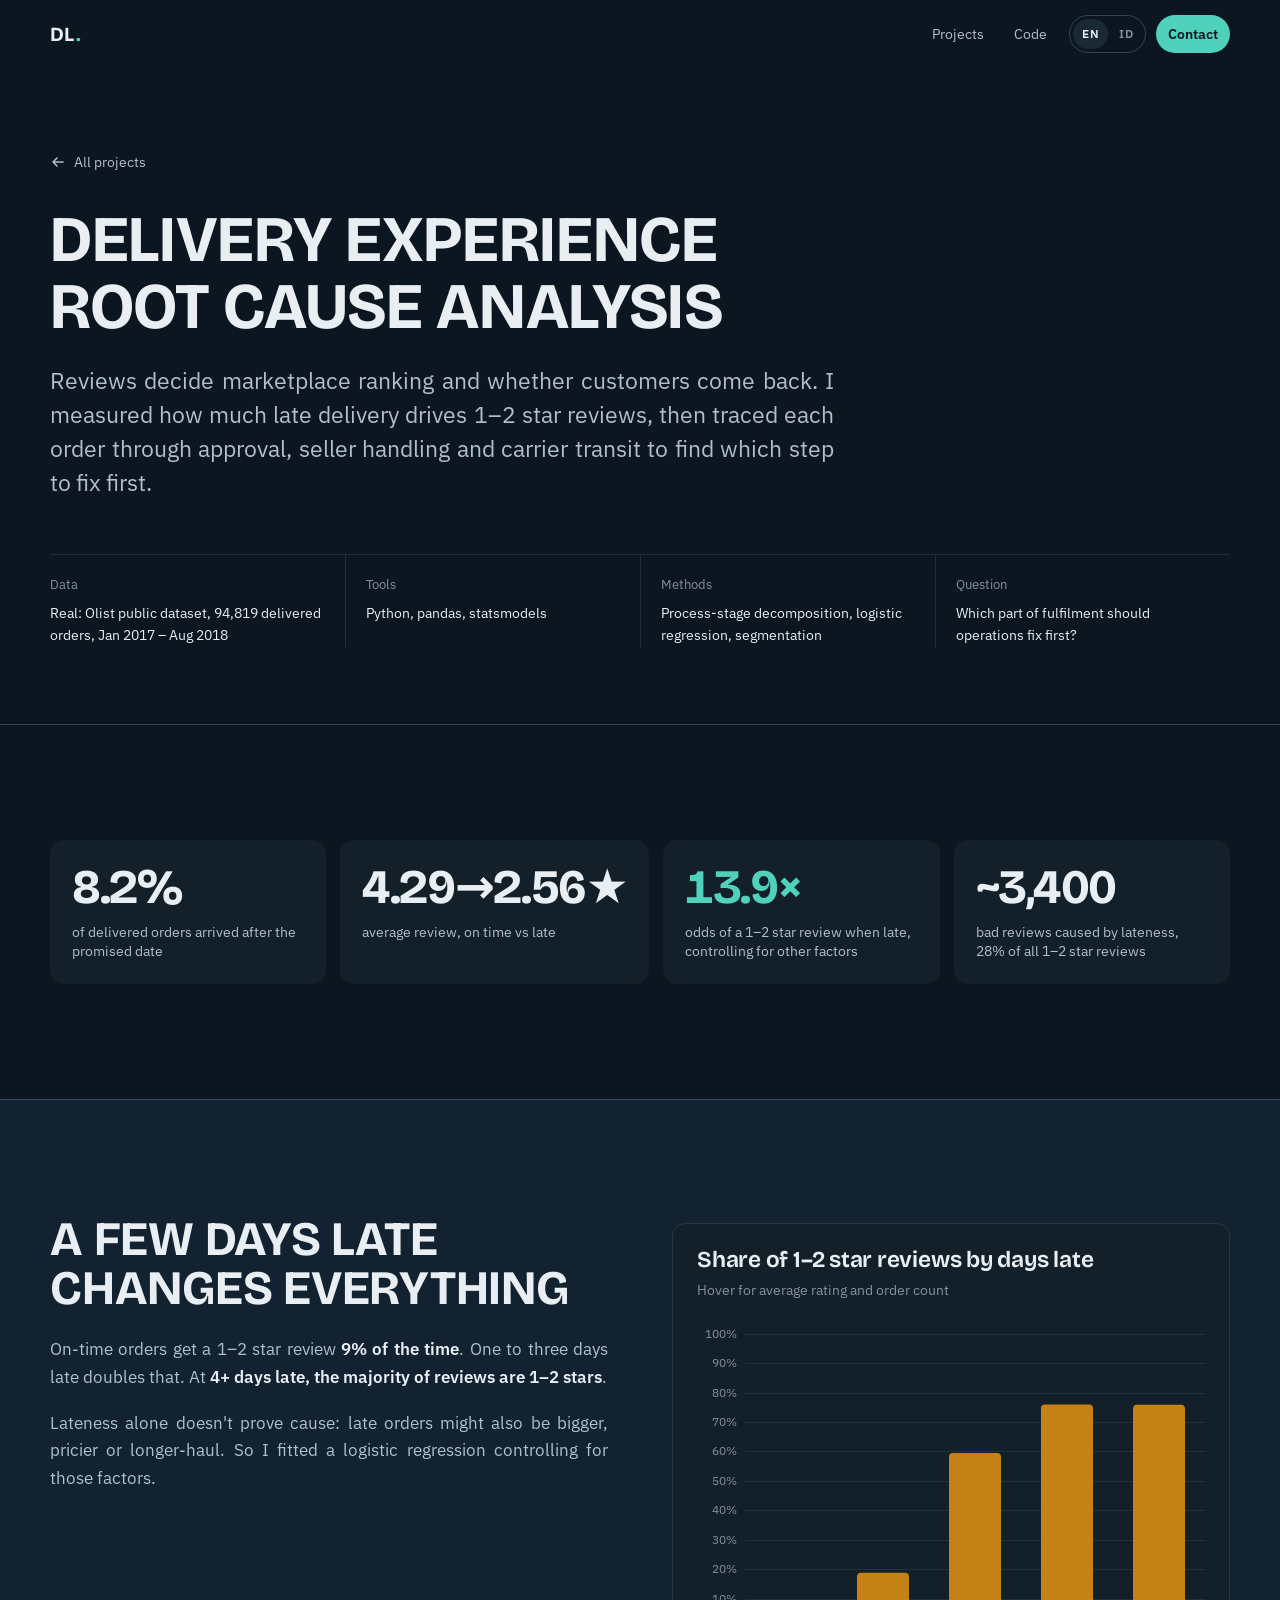
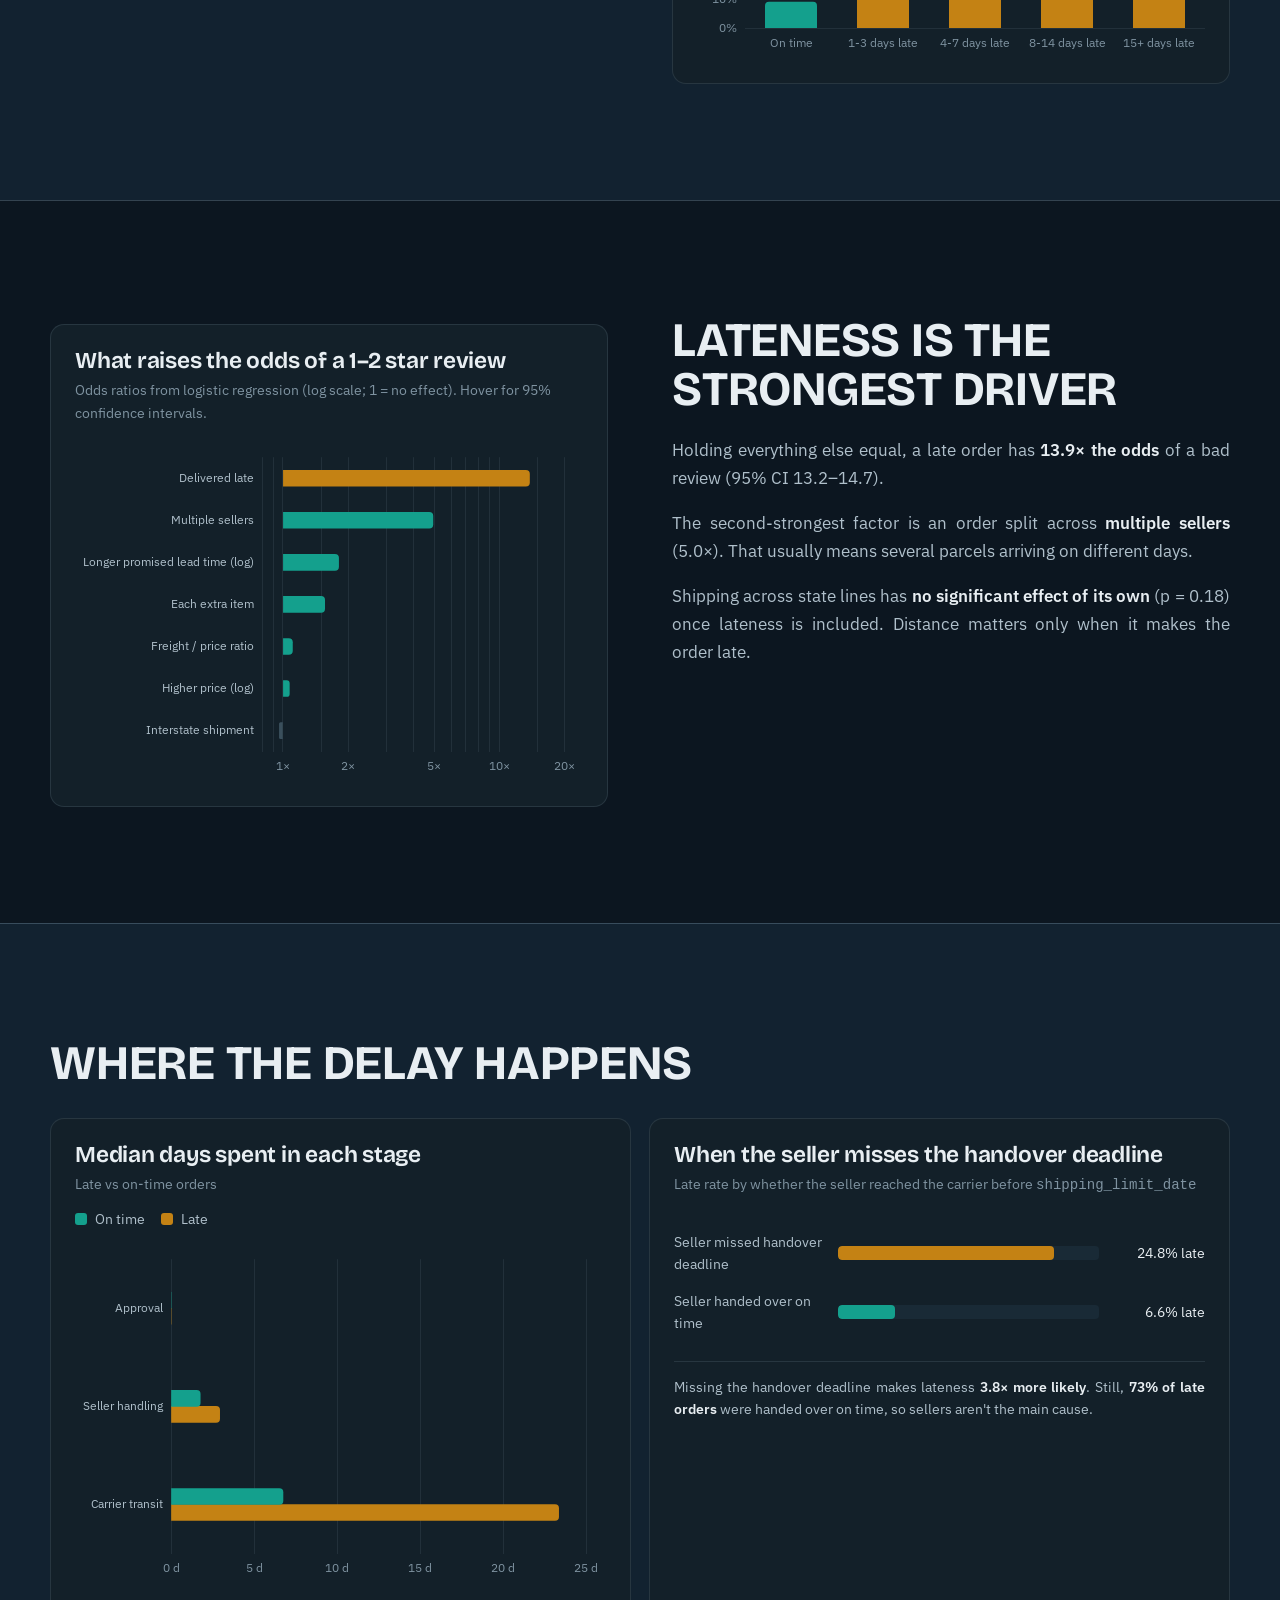
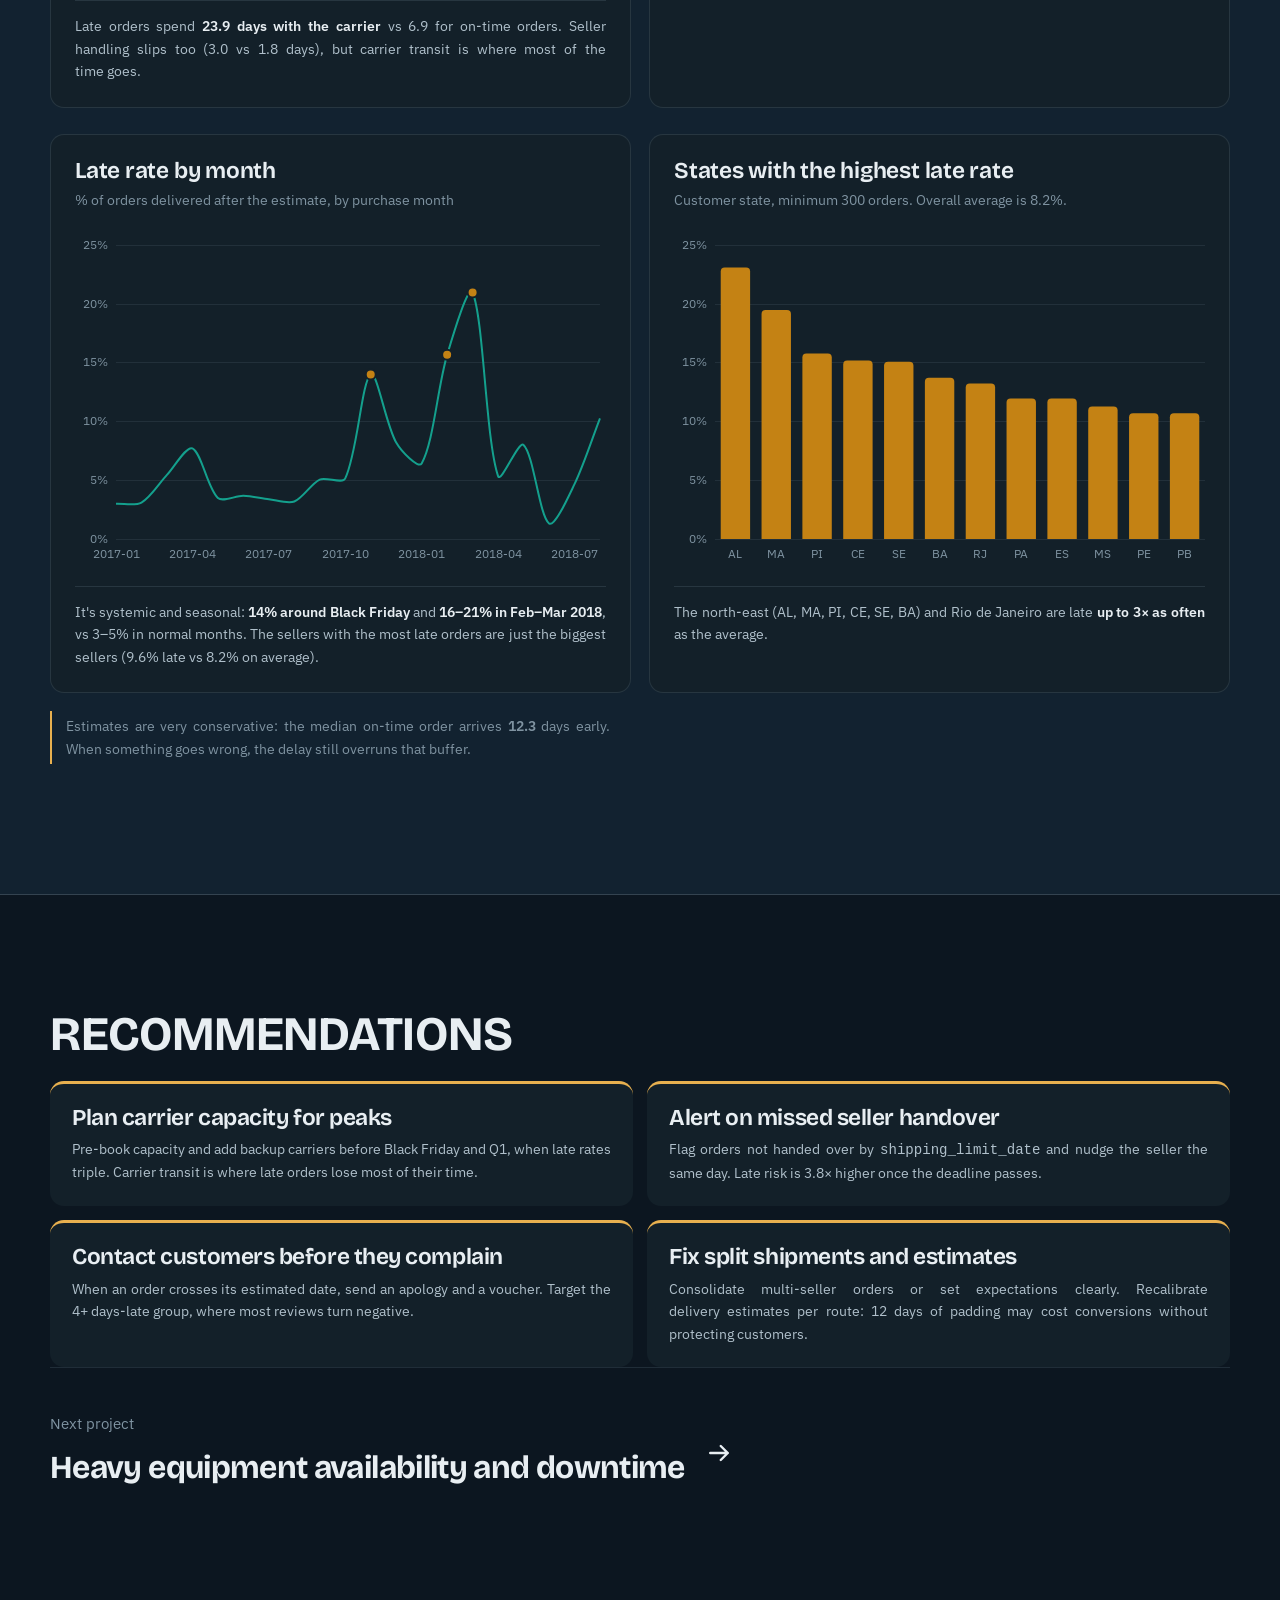
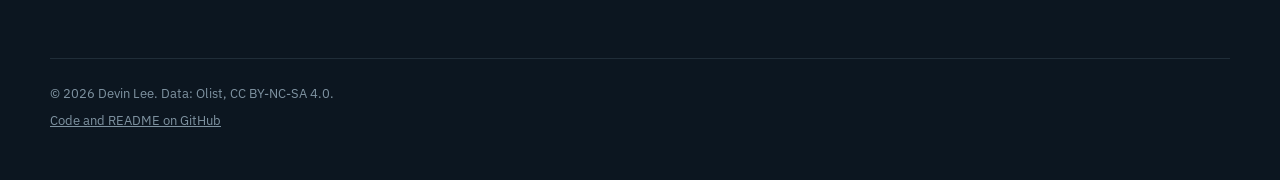
==== commit 600c2bb5: "Add heavy equipment spare parts procurement analytics project" ====
--- a/projects/delivery-experience-rca/index.html
+++ b/projects/delivery-experience-rca/index.html
@@ -20,7 +20,7 @@
 <a data-id="Project" href="../../#projects">Projects</a>
 <a data-id="Kode" href="https://github.com/devinlee14/devinlee14.github.io/tree/main/projects/delivery-experience-rca" rel="noopener" target="_blank">Code</a>
 <button aria-label="Ganti bahasa ke Bahasa Indonesia" class="lang-toggle" type="button"><span class="on">EN</span><span>ID</span></button>
-      <a class="cta" data-id="Kontak" href="../../#contact">Contact</a>
+<a class="cta" data-id="Kontak" href="../../#contact">Contact</a>
 </nav>
 </div>
 </header>
--- a/assets/css/style.css
+++ b/assets/css/style.css
@@ -419,3 +419,5 @@
 .lang-toggle span.on { background: var(--surface-2); color: var(--text); }
 .lang-toggle:hover span:not(.on) { color: var(--text); }
 @media (max-width: 720px) { .lang-toggle { align-self: flex-start; margin: 14px 0 0; } }
+pre.code code { background: none; padding: 0; border-radius: 0; font-size: inherit; color: inherit; }
+table.data td.r, table.data th.r { white-space: nowrap; }
